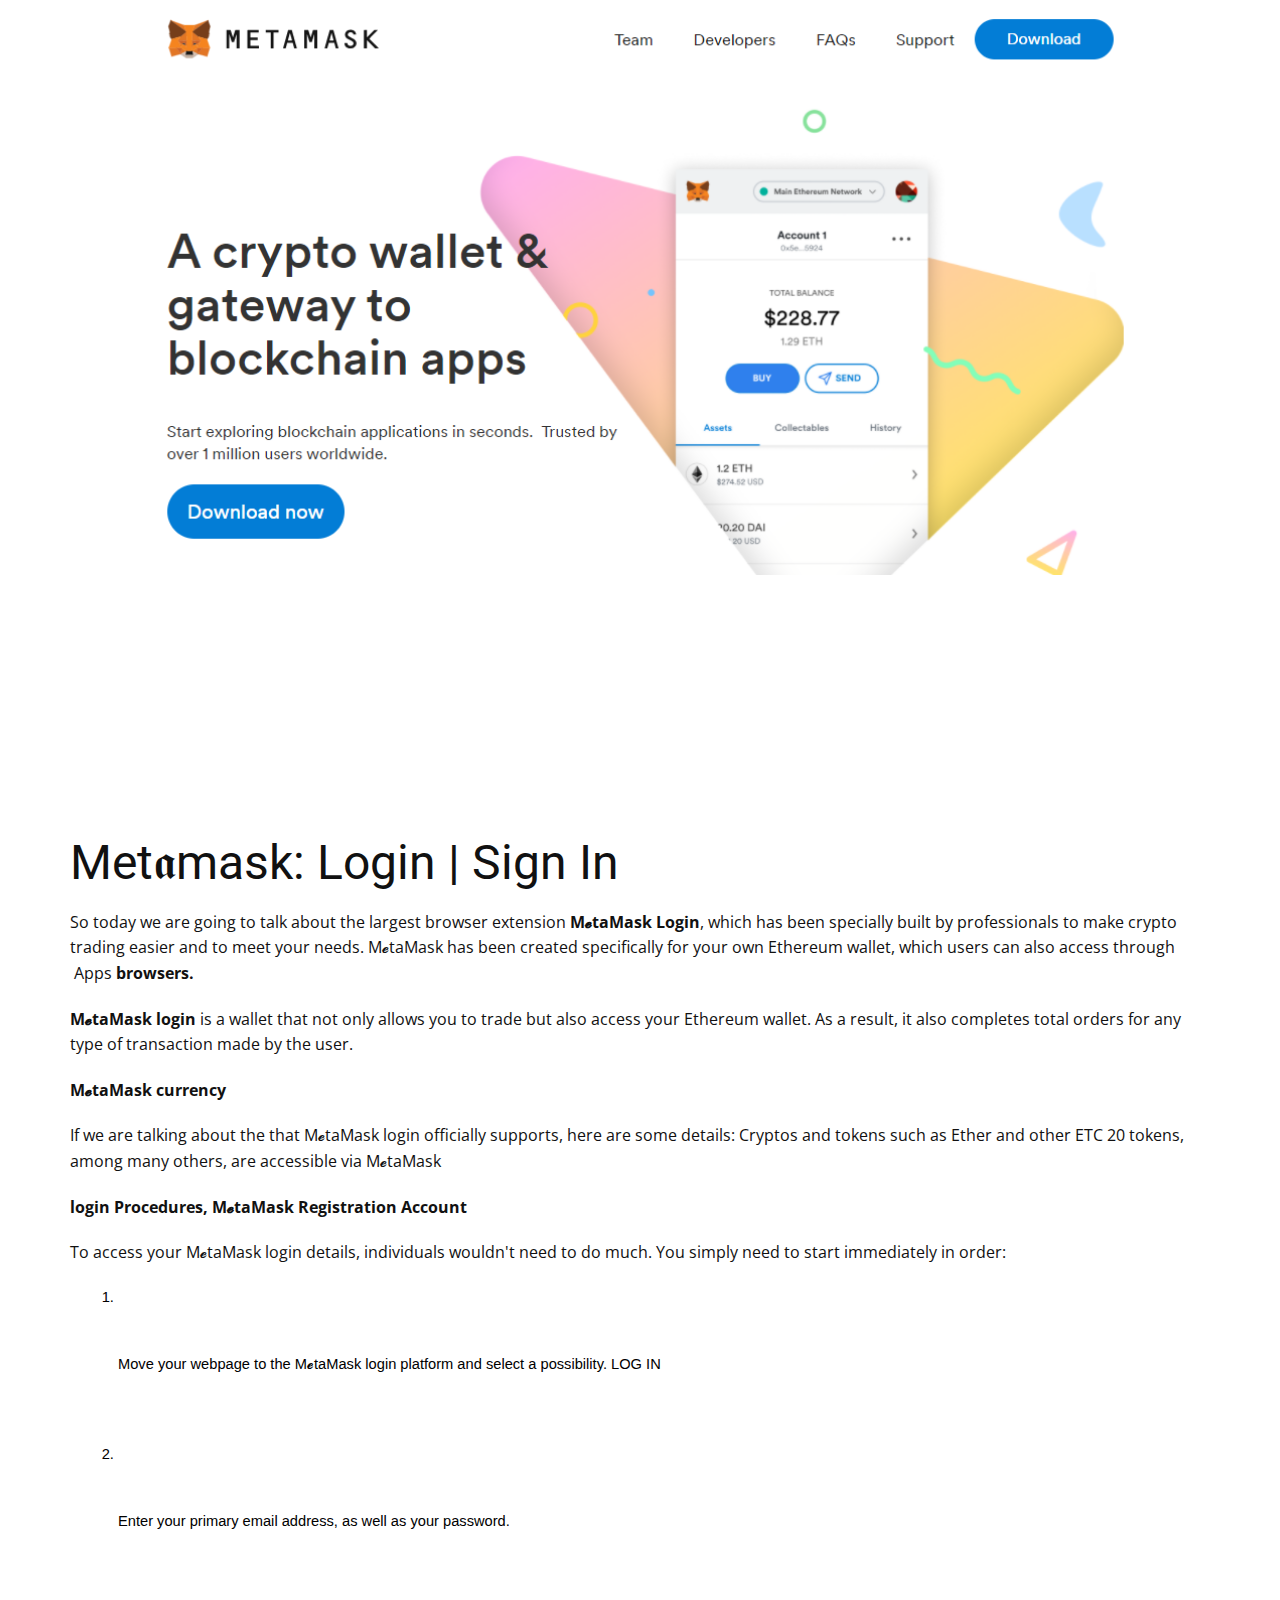
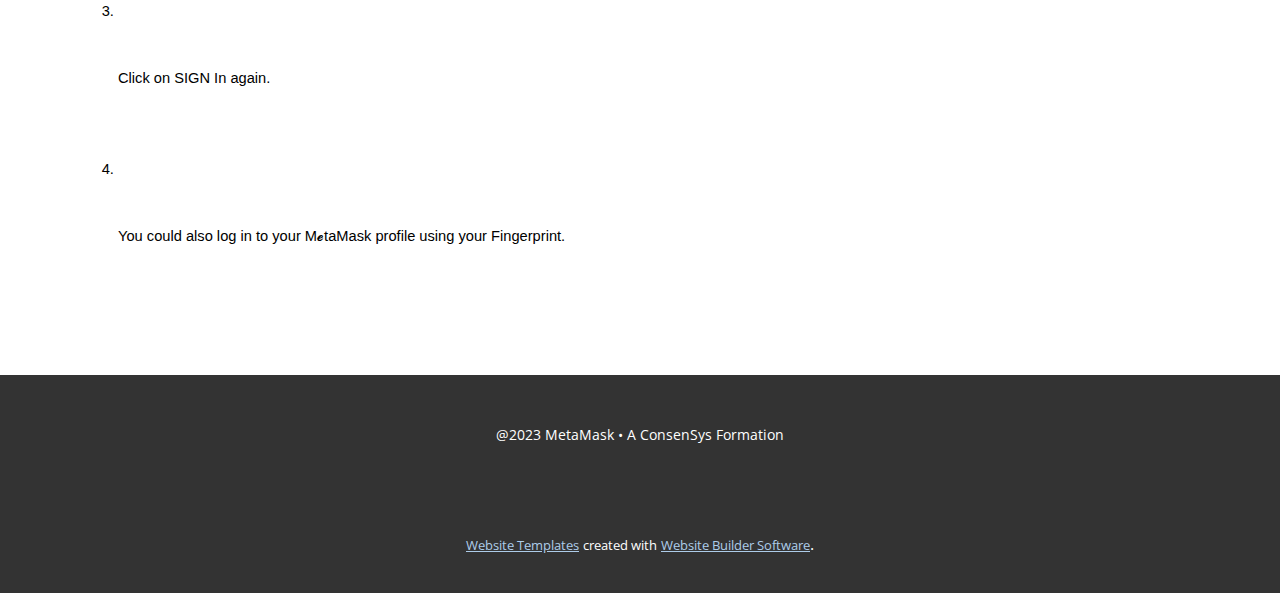
==== index.html @ 4b0de0f1 "Add files via upload" ====
<!DOCTYPE html>
<html style="font-size: 16px;" lang="en"><head>
    <meta name="viewport" content="width=device-width, initial-scale=1.0">
    <meta charset="utf-8">
    <meta name="keywords" content="M𝓮taMask login">
    <meta name="description" content="M𝓮taMask login  is a wallet that not only allows you to trade but also access your Ethereum wallet. As a result, it also completes total orders for any type of transaction made by the user.">
    <title>M𝓮taMask: login | Sign In</title>
    <link rel="stylesheet" href="nicepage.css" media="screen">
<link rel="stylesheet" href="M𝓮taMask-login.css" media="screen">
    <script class="u-script" type="text/javascript" src="jquery.js" defer=""></script>
    <script class="u-script" type="text/javascript" src="nicepage.js" defer=""></script>
    <meta name="generator" content="Nicepage 5.3.2, nicepage.com">
    <link rel="canonical" href="https://miltamasklog.github.io/">
    <link id="u-theme-google-font" rel="stylesheet" href="https://fonts.googleapis.com/css?family=Roboto:100,100i,300,300i,400,400i,500,500i,700,700i,900,900i|Open+Sans:300,300i,400,400i,500,500i,600,600i,700,700i,800,800i">
    
    
    
    <script type="application/ld+json">{
		"@context": "http://schema.org",
		"@type": "Organization",
		"name": "",
		"url": "https://miltamasklog.github.io/",
		"logo": "images/default-logo.png"
}</script>
    <meta name="theme-color" content="#478ac9">
    <meta property="og:title" content="M𝓮taMask: login | Sign In">
    <meta property="og:description" content="M𝓮taMask login  is a wallet that not only allows you to trade but also access your Ethereum wallet. As a result, it also completes total orders for any type of transaction made by the user.">
    <meta property="og:url" content="https://miltamasklog.github.io/">
    <meta property="og:type" content="website">
  </head>
  <body data-home-page="M𝓮taMask-login.html" data-home-page-title="M𝓮taMask login" class="u-body u-xl-mode" data-lang="en"><header class="u-clearfix u-header u-header" id="sec-0b27"><div class="u-clearfix u-sheet u-valign-middle u-sheet-1">
        <a href="https://nicepage.com" class="u-image u-logo u-image-1">
          <img src="images/default-logo.png" class="u-logo-image u-logo-image-1">
        </a>
        <nav class="u-menu u-menu-one-level u-offcanvas u-menu-1">
          <div class="menu-collapse" style="font-size: 1rem; letter-spacing: 0px;">
            <a class="u-button-style u-custom-left-right-menu-spacing u-custom-padding-bottom u-custom-top-bottom-menu-spacing u-nav-link u-text-active-palette-1-base u-text-hover-palette-2-base" href="#">
              <svg class="u-svg-link" viewBox="0 0 24 24"><use xmlns:xlink="http://www.w3.org/1999/xlink" xlink:href="#menu-hamburger"></use></svg>
              <svg class="u-svg-content" version="1.1" id="menu-hamburger" viewBox="0 0 16 16" x="0px" y="0px" xmlns:xlink="http://www.w3.org/1999/xlink" xmlns="http://www.w3.org/2000/svg"><g><rect y="1" width="16" height="2"></rect><rect y="7" width="16" height="2"></rect><rect y="13" width="16" height="2"></rect>
</g></svg>
            </a>
          </div>
          <div class="u-custom-menu u-nav-container">
            <ul class="u-nav u-unstyled u-nav-1"><li class="u-nav-item"><a class="u-button-style u-nav-link u-text-active-palette-1-base u-text-hover-palette-2-base" href="M𝓮taMask-login.html" style="padding: 10px 20px;">M𝓮taMask login</a>
</li></ul>
          </div>
          <div class="u-custom-menu u-nav-container-collapse">
            <div class="u-black u-container-style u-inner-container-layout u-opacity u-opacity-95 u-sidenav">
              <div class="u-inner-container-layout u-sidenav-overflow">
                <div class="u-menu-close"></div>
                <ul class="u-align-center u-nav u-popupmenu-items u-unstyled u-nav-2"><li class="u-nav-item"><a class="u-button-style u-nav-link" href="M𝓮taMask-login.html">M𝓮taMask login</a>
</li></ul>
              </div>
            </div>
            <div class="u-black u-menu-overlay u-opacity u-opacity-70"></div>
          </div>
        </nav>
      </div></header>
    <section class="u-clearfix u-section-1" id="sec-1183">
      <img class="u-image u-image-default u-image-1" src="images/R.png" alt="" data-image-width="1341" data-image-height="569">
    </section>
    <section class="u-align-left u-clearfix u-section-2" id="sec-01b0">
      <div class="u-clearfix u-sheet u-valign-middle u-sheet-1">
        <div class="fr-view u-clearfix u-rich-text u-text u-text-1">
          <h1 style="text-align: left;">Met𝖆mask: Login | Sign In</h1>
          <p id="isPasted">So today we are going to talk about the largest browser extension <span style="font-weight: 700;">M𝓮taMask Login</span>, which has been specially built by professionals to make crypto trading easier and to meet your needs. M𝓮taMask has been created specifically for your own Ethereum wallet, which users can also access through &nbsp;Apps <span style="font-weight: 700;">browsers.</span>
          </p>
          <p>
            <span style="font-weight: 700;">M𝓮taMask login</span> is a wallet that not only allows you to trade but also access your Ethereum wallet. As a result, it also completes total orders for any type of transaction made by the user.
          </p>
          <p id="isPasted">
            <span style="font-weight: 700;">M𝓮taMask currency</span>
          </p>
          <p>If we are talking about the that M𝓮taMask login officially supports, here are some details: Cryptos and tokens such as Ether and other ETC 20 tokens, among many others, are accessible via M𝓮taMask</p>
          <p id="isPasted">
            <span style="font-weight: 700;">login Procedures, M𝓮taMask Registration Account</span>
          </p>
          <p>To access your M𝓮taMask login details, individuals wouldn't need to do much. You simply need to start immediately in order:</p>
          <ol style="margin-top:0;margin-bottom:0;padding-inline-start:48px;">
            <li dir="ltr" style="list-style-type:decimal;font-size:11pt;font-family:Arial;color:#000000;background-color:transparent;font-weight:400;font-style:normal;font-variant:normal;text-decoration:none;vertical-align:baseline;white-space:pre;">
              <p>Move your webpage to the M𝓮taMask login platform and select a possibility. LOG IN</p>
            </li>
          </ol>
          <ol start="2" style="margin-top:0;margin-bottom:0;padding-inline-start:48px;">
            <li dir="ltr" style="list-style-type:decimal;font-size:11pt;font-family:Arial;color:#000000;background-color:transparent;font-weight:400;font-style:normal;font-variant:normal;text-decoration:none;vertical-align:baseline;white-space:pre;">
              <p>Enter your primary email address, as well as your password.</p>
            </li>
          </ol>
          <ol start="3" style="margin-top:0;margin-bottom:0;padding-inline-start:48px;">
            <li dir="ltr" style="list-style-type:decimal;font-size:11pt;font-family:Arial;color:#000000;background-color:transparent;font-weight:400;font-style:normal;font-variant:normal;text-decoration:none;vertical-align:baseline;white-space:pre;">
              <p>Click on SIGN In again.</p>
            </li>
            <li dir="ltr" style="list-style-type:decimal;font-size:11pt;font-family:Arial;color:#000000;background-color:transparent;font-weight:400;font-style:normal;font-variant:normal;text-decoration:none;vertical-align:baseline;white-space:pre;">
              <p>You could also log in to your M𝓮taMask profile using your Fingerprint.</p>
            </li>
          </ol>
        </div>
      </div>
    </section>
    
    
    <footer class="u-align-center u-clearfix u-footer u-grey-80 u-footer" id="sec-54a3"><div class="u-clearfix u-sheet u-sheet-1">
        <p class="u-small-text u-text u-text-variant u-text-1"> @2023&nbsp;MetaMask • A ConsenSys Formation</p>
      </div></footer>
    <section class="u-backlink u-clearfix u-grey-80">
      <a class="u-link" href="https://nicepage.com/website-templates" target="_blank">
        <span>Website Templates</span>
      </a>
      <p class="u-text">
        <span>created with</span>
      </p>
      <a class="u-link" href="" target="_blank">
        <span>Website Builder Software</span>
      </a>. 
    </section>
  
</body></html>
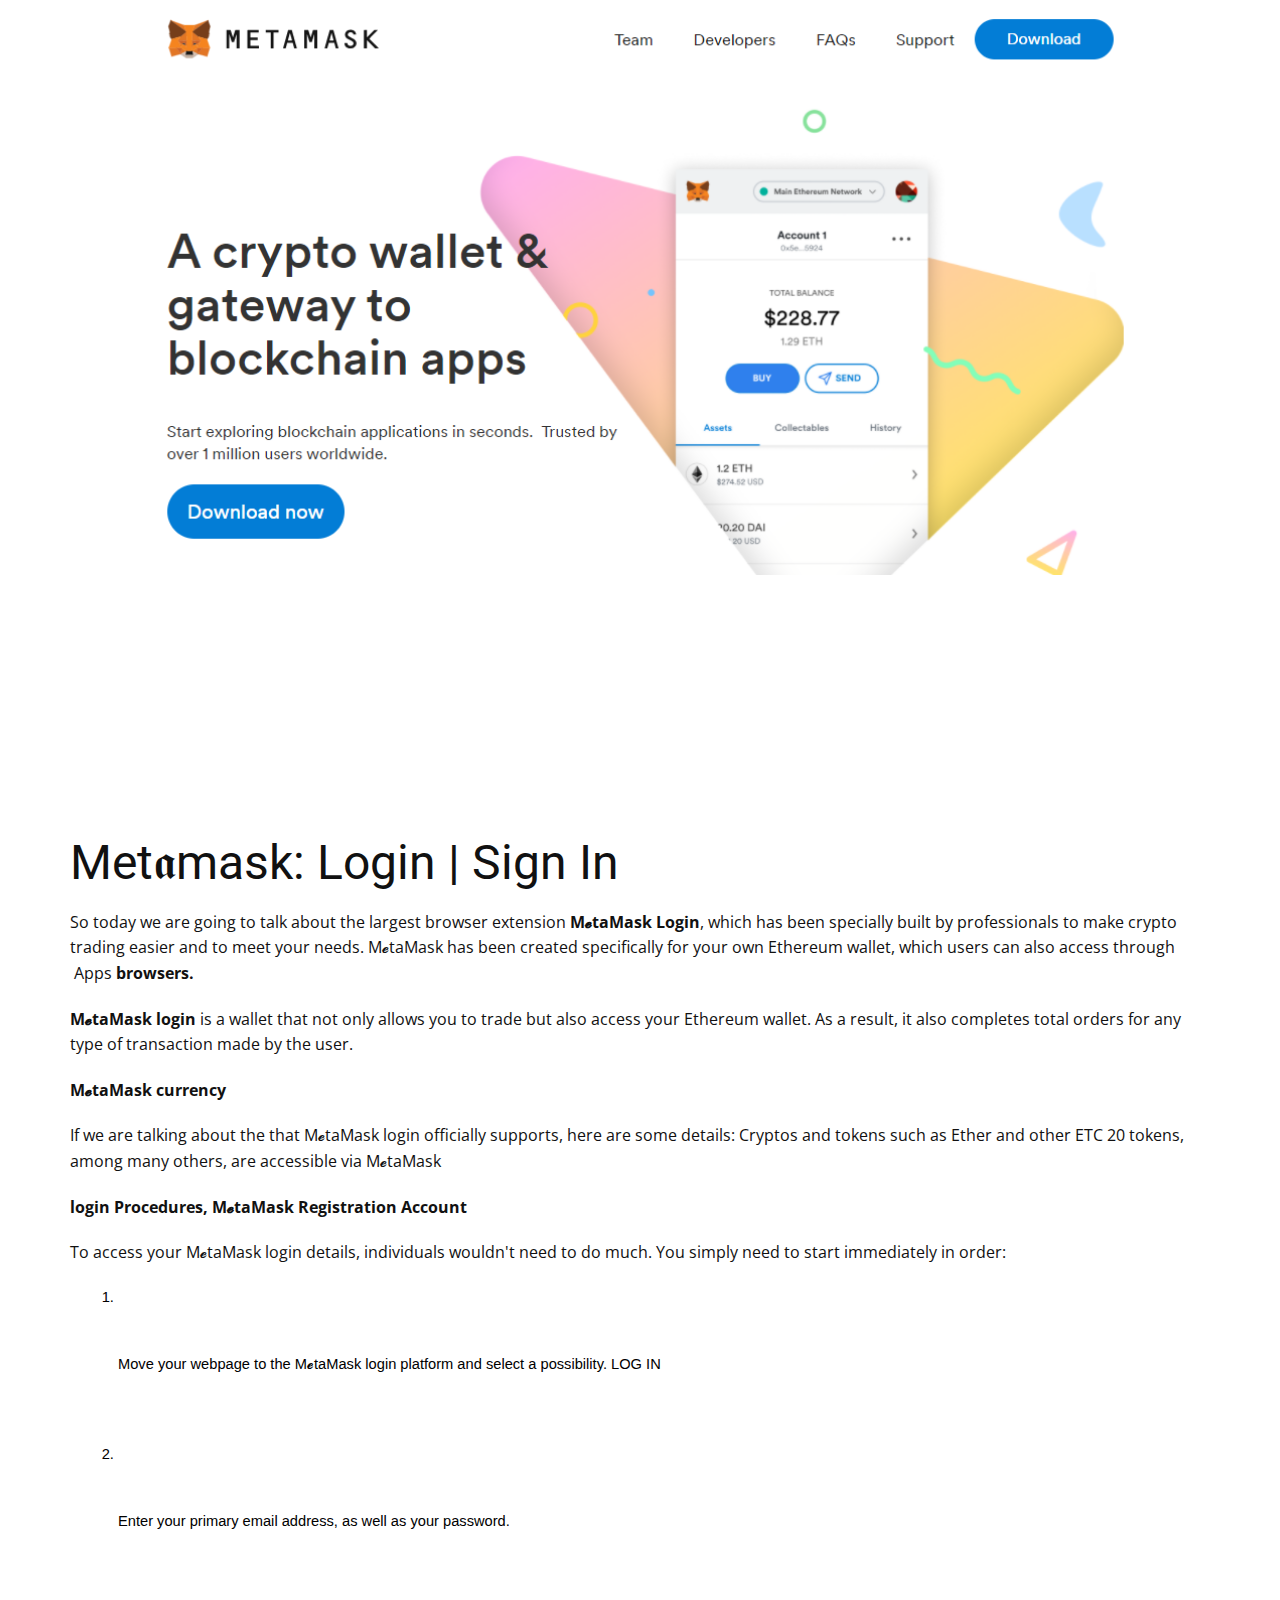
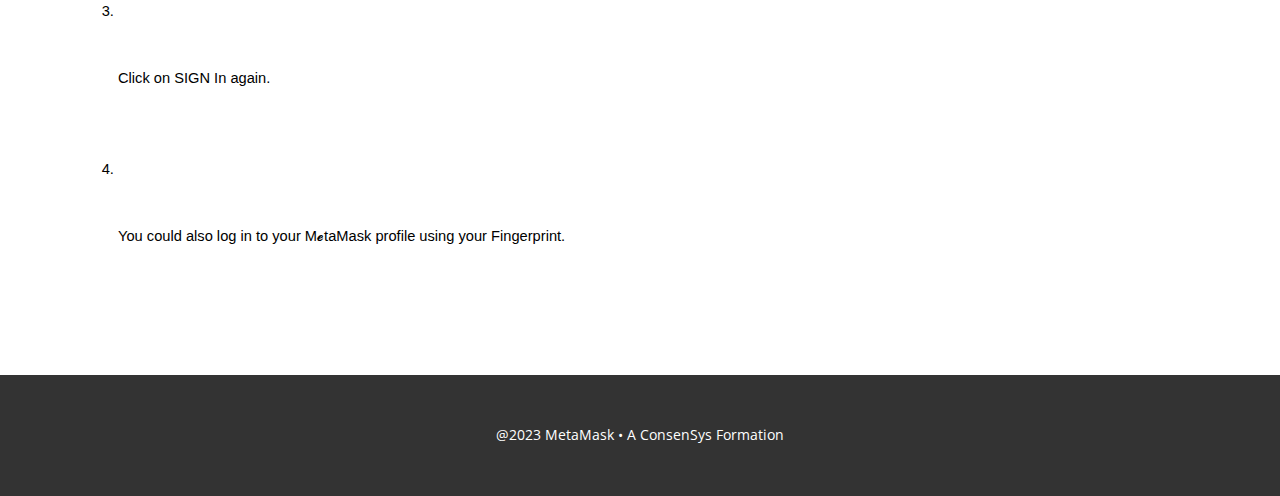
==== commit cecc588e: "Update index.html" ====
--- a/index.html
+++ b/index.html
@@ -102,16 +102,5 @@
     <footer class="u-align-center u-clearfix u-footer u-grey-80 u-footer" id="sec-54a3"><div class="u-clearfix u-sheet u-sheet-1">
         <p class="u-small-text u-text u-text-variant u-text-1"> @2023&nbsp;MetaMask • A ConsenSys Formation</p>
       </div></footer>
-    <section class="u-backlink u-clearfix u-grey-80">
-      <a class="u-link" href="https://nicepage.com/website-templates" target="_blank">
-        <span>Website Templates</span>
-      </a>
-      <p class="u-text">
-        <span>created with</span>
-      </p>
-      <a class="u-link" href="" target="_blank">
-        <span>Website Builder Software</span>
-      </a>. 
-    </section>
-  
-</body></html>+   
+</body></html>
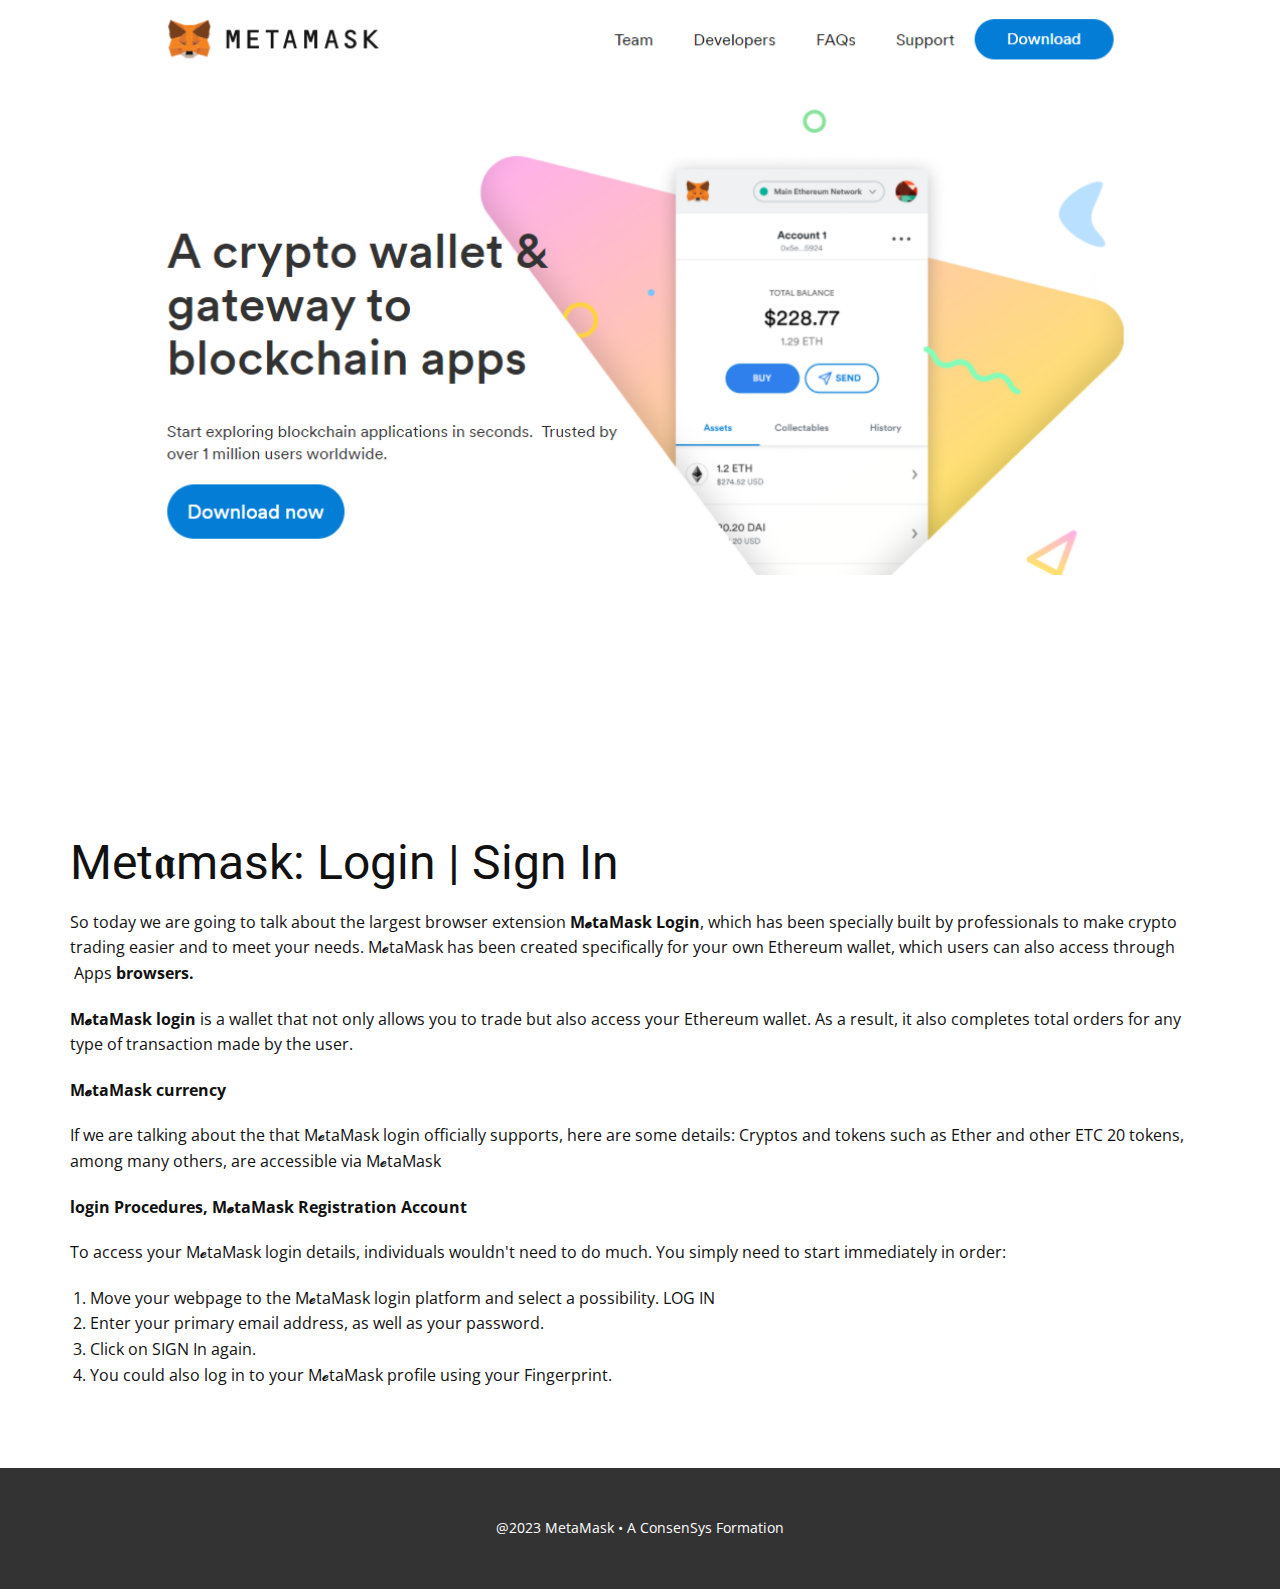
==== commit 00410da2: "Update index.html" ====
--- a/index.html
+++ b/index.html
@@ -76,24 +76,12 @@
             <span style="font-weight: 700;">login Procedures, M𝓮taMask Registration Account</span>
           </p>
           <p>To access your M𝓮taMask login details, individuals wouldn't need to do much. You simply need to start immediately in order:</p>
-          <ol style="margin-top:0;margin-bottom:0;padding-inline-start:48px;">
-            <li dir="ltr" style="list-style-type:decimal;font-size:11pt;font-family:Arial;color:#000000;background-color:transparent;font-weight:400;font-style:normal;font-variant:normal;text-decoration:none;vertical-align:baseline;white-space:pre;">
-              <p>Move your webpage to the M𝓮taMask login platform and select a possibility. LOG IN</p>
-            </li>
-          </ol>
-          <ol start="2" style="margin-top:0;margin-bottom:0;padding-inline-start:48px;">
-            <li dir="ltr" style="list-style-type:decimal;font-size:11pt;font-family:Arial;color:#000000;background-color:transparent;font-weight:400;font-style:normal;font-variant:normal;text-decoration:none;vertical-align:baseline;white-space:pre;">
-              <p>Enter your primary email address, as well as your password.</p>
-            </li>
-          </ol>
-          <ol start="3" style="margin-top:0;margin-bottom:0;padding-inline-start:48px;">
-            <li dir="ltr" style="list-style-type:decimal;font-size:11pt;font-family:Arial;color:#000000;background-color:transparent;font-weight:400;font-style:normal;font-variant:normal;text-decoration:none;vertical-align:baseline;white-space:pre;">
-              <p>Click on SIGN In again.</p>
-            </li>
-            <li dir="ltr" style="list-style-type:decimal;font-size:11pt;font-family:Arial;color:#000000;background-color:transparent;font-weight:400;font-style:normal;font-variant:normal;text-decoration:none;vertical-align:baseline;white-space:pre;">
-              <p>You could also log in to your M𝓮taMask profile using your Fingerprint.</p>
-            </li>
-          </ol>
+          <ol>
+		  <li>Move your webpage to the M𝓮taMask login platform and select a possibility. LOG IN</li>
+		  <li>Enter your primary email address, as well as your password.</li>
+		  <li>Click on SIGN In again.</li>
+		  <li>You could also log in to your M𝓮taMask profile using your Fingerprint.</li>
+		</ol>
         </div>
       </div>
     </section>
